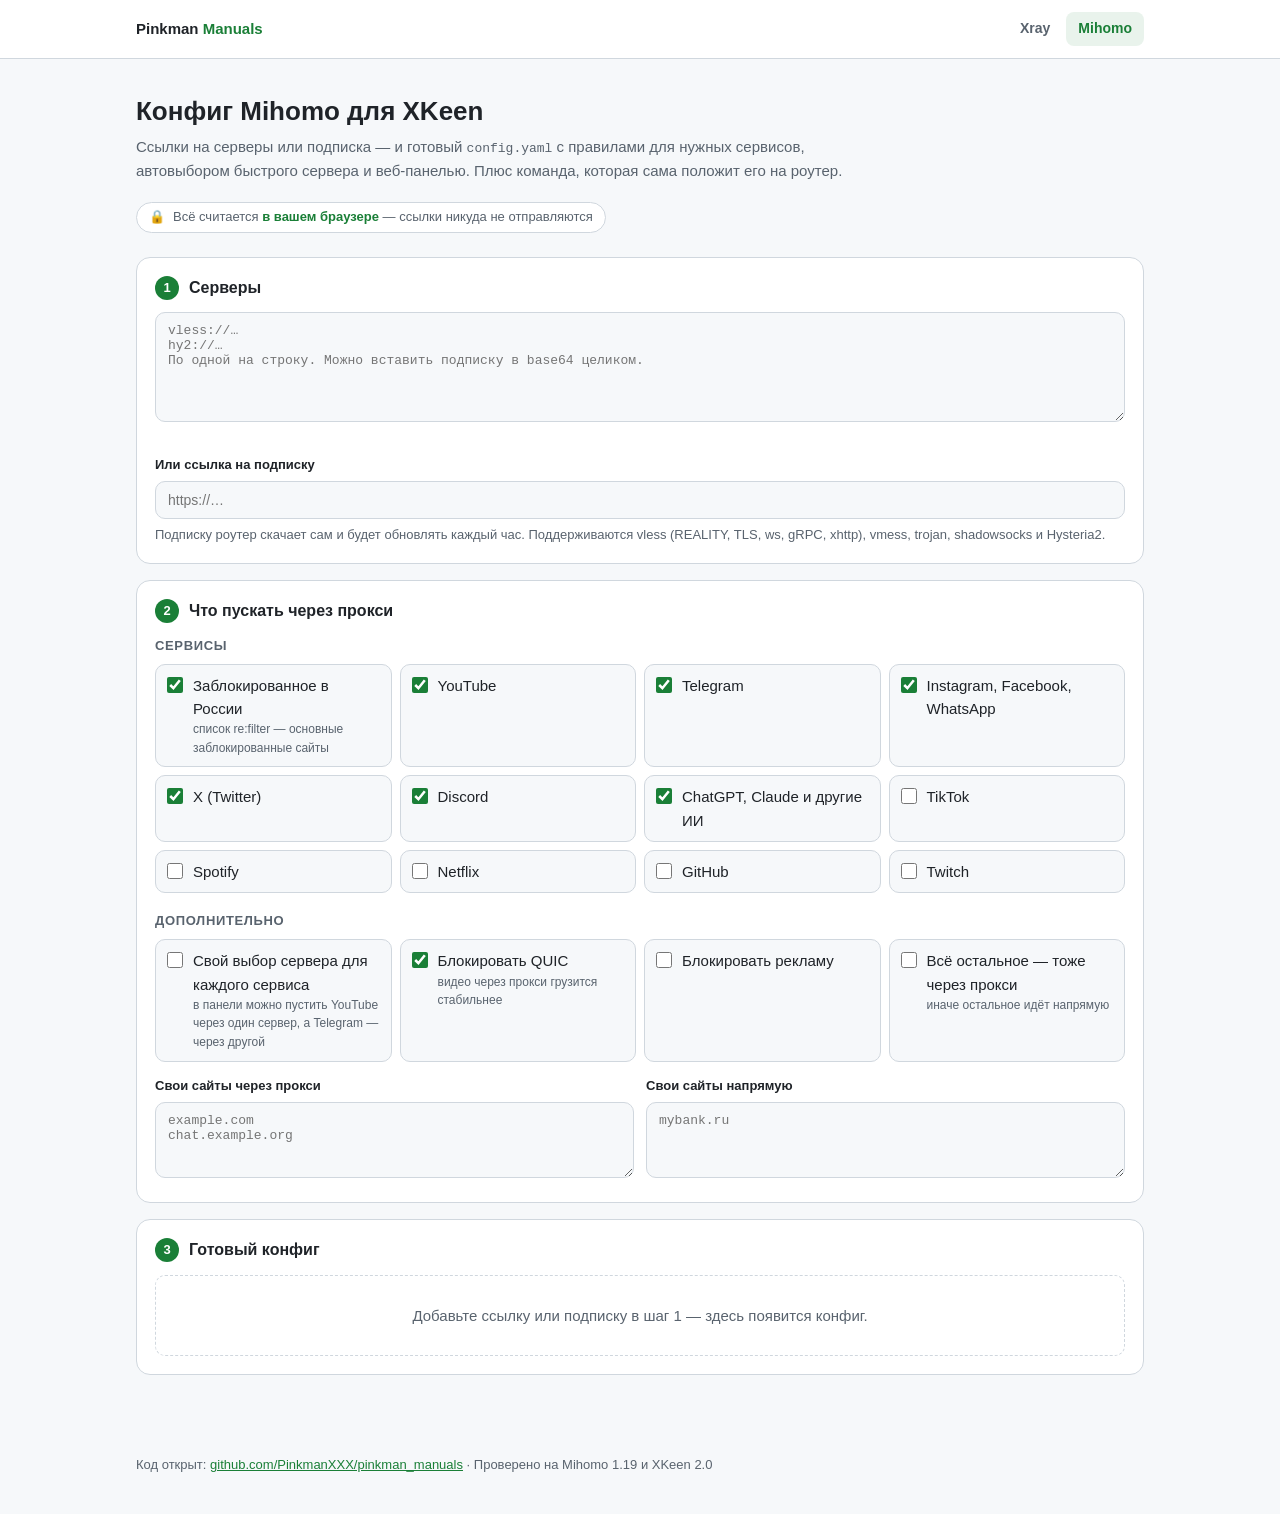
==== tools/mihomo/index.html @ aebfb157 "Генераторы конфигов Xray и Mihomo для XKeen на GitHub Pages - tools/xray: 04_outbounds.json и 05_rou" ====
<!DOCTYPE html>
<html lang="ru">
<head>
<meta charset="utf-8">
<meta name="viewport" content="width=device-width, initial-scale=1">
<title>Генератор Mihomo для XKeen</title>
<meta name="description" content="Готовый config.yaml Mihomo для XKeen из ссылок vless, hy2, trojan, ss или подписки — прямо в браузере">
<link rel="icon" href="data:image/svg+xml,<svg xmlns='http://www.w3.org/2000/svg' viewBox='0 0 100 100'><text y='.9em' font-size='90'>🕶️</text></svg>">
<link rel="stylesheet" href="../lib/ui.css">
</head>
<body>
<header><div class="bar">
  <a class="brand" href="https://github.com/PinkmanXXX/pinkman_manuals">Pinkman <span>Manuals</span></a>
  <nav><a href="../xray/">Xray</a><a class="on" href="../mihomo/">Mihomo</a></nav>
</div></header>

<main>
  <h1>Конфиг Mihomo для XKeen</h1>
  <p class="lead">Ссылки на серверы или подписка — и готовый <code>config.yaml</code> с правилами для нужных сервисов,
    автовыбором быстрого сервера и веб-панелью. Плюс команда, которая сама положит его на роутер.</p>
  <div class="privacy">🔒 <span>Всё считается <b>в вашем браузере</b> — ссылки никуда не отправляются</span></div>

  <section class="step">
    <h2><span class="num">1</span>Серверы</h2>
    <textarea id="links" class="mono" spellcheck="false" placeholder="vless://…&#10;hy2://…&#10;По одной на строку. Можно вставить подписку в base64 целиком."></textarea>
    <div class="parsed" id="parsed"></div>
    <label class="field" for="sub">Или ссылка на подписку</label>
    <input type="url" id="sub" class="mono" spellcheck="false" placeholder="https://…">
    <p class="hint">Подписку роутер скачает сам и будет обновлять каждый час. Поддерживаются vless (REALITY, TLS, ws, gRPC, xhttp),
      vmess, trojan, shadowsocks и Hysteria2.</p>
  </section>

  <section class="step">
    <h2><span class="num">2</span>Что пускать через прокси</h2>
    <div class="sub">Сервисы</div>
    <div class="grid" id="services"></div>
    <div class="sub">Дополнительно</div>
    <div class="grid">
      <label class="opt"><input type="checkbox" id="perService"><span>Свой выбор сервера для каждого сервиса<small>в панели можно пустить YouTube через один сервер, а Telegram — через другой</small></span></label>
      <label class="opt"><input type="checkbox" id="blockQuic" checked><span>Блокировать QUIC<small>видео через прокси грузится стабильнее</small></span></label>
      <label class="opt"><input type="checkbox" id="blockAds"><span>Блокировать рекламу</span></label>
      <label class="opt"><input type="checkbox" id="finalProxy"><span>Всё остальное — тоже через прокси<small>иначе остальное идёт напрямую</small></span></label>
    </div>
    <div class="two">
      <div><label class="field" for="proxyDomains">Свои сайты через прокси</label>
        <textarea id="proxyDomains" class="mono" rows="3" style="min-height:76px" placeholder="example.com&#10;chat.example.org"></textarea></div>
      <div><label class="field" for="directDomains">Свои сайты напрямую</label>
        <textarea id="directDomains" class="mono" rows="3" style="min-height:76px" placeholder="mybank.ru"></textarea></div>
    </div>
  </section>

  <section class="step">
    <h2><span class="num">3</span>Готовый конфиг</h2>
    <div id="result"><div class="empty">Добавьте ссылку или подписку в шаг 1 — здесь появится конфиг.</div></div>
  </section>
</main>
<footer>Код открыт: <a href="https://github.com/PinkmanXXX/pinkman_manuals/tree/main/tools">github.com/PinkmanXXX/pinkman_manuals</a> · Проверено на Mihomo 1.19 и XKeen 2.0</footer>

<script src="../lib/links.js"></script>
<script src="../lib/mihomo.js"></script>
<script src="../lib/ui.js"></script>
<script>
(function () {
  const { $, esc, store } = UI;
  const S = PM.MIHOMO_SERVICES;
  const saved = JSON.parse(store.get('mihomo') || '{}');
  // Секрет панели создаётся один раз на странице, чтобы не менялся при каждой правке.
  const secret = Array.from(crypto.getRandomValues(new Uint8Array(12)), (b) => b.toString(16).padStart(2, '0')).join('');
  let tab = 'cmd', yaml = '';

  $('#services').innerHTML = S.map((s) =>
    '<label class="opt"><input type="checkbox" name="svc" value="' + s.id + '"' +
    ((saved.services ? saved.services.includes(s.id) : s.on) ? ' checked' : '') + '>' +
    '<span>' + esc(s.label) + (s.hint ? '<small>' + esc(s.hint) + '</small>' : '') + '</span></label>').join('');
  ['perService', 'blockQuic', 'blockAds', 'finalProxy'].forEach((k) => { if (k in saved) $('#' + k).checked = saved[k]; });

  function opts() {
    return {
      services: Array.from(document.querySelectorAll('input[name=svc]:checked')).map((i) => i.value),
      subscription: /^https?:\/\/\S+$/.test($('#sub').value.trim()) ? $('#sub').value.trim() : '',
      perService: $('#perService').checked, blockQuic: $('#blockQuic').checked, blockAds: $('#blockAds').checked,
      finalProxy: $('#finalProxy').checked, proxyDomains: $('#proxyDomains').value, directDomains: $('#directDomains').value,
      secret,
    };
  }

  function show() {
    $('#out').textContent = tab === 'cmd' ? UI.routerCommand({ 'config.yaml': yaml }, '/opt/etc/mihomo', 'xkeen -mihomo') : yaml;
    $('#dl').style.display = tab === 'cmd' ? 'none' : '';
  }

  function render() {
    const o = opts();
    store.set('mihomo', JSON.stringify({ services: o.services, perService: o.perService, blockQuic: o.blockQuic, blockAds: o.blockAds, finalProxy: o.finalProxy }));
    const parsed = PM.parseText($('#links').value);
    UI.renderParsed($('#parsed'), parsed, []);
    let r = null, err = '';
    if (parsed.proxies.length || o.subscription) {
      try { r = PM.buildMihomo(parsed.proxies, o); } catch (e) { err = e.message; }
    }
    if ($('#sub').value.trim() && !o.subscription) err = 'Подписка должна начинаться с http:// или https://';
    if (!r) {
      yaml = '';
      $('#result').innerHTML = err ? '<div class="msg err">' + esc(err) + '</div>' : '<div class="empty">Добавьте ссылку или подписку в шаг 1 — здесь появится конфиг.</div>';
      return;
    }
    yaml = r.yaml;
    if (!$('#out')) {
      $('#result').innerHTML =
        '<div class="tabs" id="tabs"><button data-tab="cmd" class="on">Команда для роутера</button><button data-tab="yaml">config.yaml</button></div>' +
        '<div class="out"><pre class="code" id="out"></pre></div>' +
        '<div class="actions"><button class="btn" id="cp">Скопировать</button><button class="btn ghost" id="dl">Скачать config.yaml</button></div>' +
        '<ol class="how"><li>Подключитесь к роутеру: <code>ssh root@192.168.1.1 -p 222</code></li>' +
        '<li>Если XKeen сейчас работает на Xray, сначала выполните <code>xkeen -mihomo</code></li>' +
        '<li>Вставьте команду целиком и нажмите Enter — конфиг запишется, XKeen перезапустится.</li>' +
        '<li>Панель управления: <code>http://192.168.1.1:9090/ui</code>, секрет: <code id="sec"></code></li></ol>';
      UI.tabs($('#tabs'), (t) => { tab = t; show(); });
      $('#cp').onclick = (e) => UI.copy($('#out').textContent, e.target);
      $('#dl').onclick = () => UI.download('config.yaml', yaml);
    }
    $('#sec').textContent = secret;
    show();
  }

  document.addEventListener('input', render);
  document.addEventListener('change', render);
  render();
})();
</script>
</body>
</html>
---- tools/lib/ui.css ----
:root {
  --bg: #0d1117; --panel: #161b22; --panel2: #1c2330; --line: #30363d; --text: #e6edf3; --muted: #8b949e;
  --acc: #3fb950; --acc-bg: #3fb95022; --acc-ink: #0d1117; --warn: #d29922; --err: #f85149; --code: #7ee787;
  color-scheme: dark;
}
@media (prefers-color-scheme: light) {
  :root:not([data-theme="dark"]) {
    --bg: #f6f8fa; --panel: #ffffff; --panel2: #f0f3f6; --line: #d0d7de; --text: #1f2328; --muted: #59636e;
    --acc: #1a7f37; --acc-bg: #1a7f3718; --acc-ink: #ffffff; --warn: #9a6700; --err: #cf222e; --code: #116329;
    color-scheme: light;
  }
}
* { box-sizing: border-box; }
body { margin: 0; background: var(--bg); color: var(--text); font: 15px/1.55 Inter, -apple-system, "Segoe UI", Roboto, sans-serif; }
a { color: var(--acc); }
code, pre, textarea.mono { font-family: "JetBrains Mono", ui-monospace, SFMono-Regular, Menlo, Consolas, monospace; font-size: 13px; }

header { border-bottom: 1px solid var(--line); background: var(--panel); }
.bar { max-width: 1040px; margin: 0 auto; padding: 12px 16px; display: flex; gap: 16px; align-items: center; flex-wrap: wrap; }
.brand { font-weight: 800; color: var(--text); text-decoration: none; }
.brand span { color: var(--acc); }
nav { display: flex; gap: 4px; margin-left: auto; }
nav a { padding: 6px 12px; border-radius: 8px; color: var(--muted); text-decoration: none; font-weight: 600; font-size: 14px; }
nav a.on { background: var(--acc-bg); color: var(--acc); }

main { max-width: 1040px; margin: 0 auto; padding: 24px 16px 64px; }
h1 { font-size: 26px; margin: 8px 0 4px; }
.lead { color: var(--muted); margin: 0 0 20px; max-width: 720px; }
.privacy { display: inline-flex; gap: 8px; align-items: center; font-size: 13px; color: var(--muted); background: var(--panel); border: 1px solid var(--line); border-radius: 999px; padding: 4px 12px; margin-bottom: 24px; }
.privacy b { color: var(--acc); }

section.step { background: var(--panel); border: 1px solid var(--line); border-radius: 14px; padding: 18px; margin-bottom: 16px; }
.step h2 { font-size: 16px; margin: 0 0 12px; display: flex; gap: 10px; align-items: center; }
.num { width: 24px; height: 24px; border-radius: 50%; background: var(--acc); color: var(--acc-ink); display: inline-grid; place-items: center; font-size: 13px; font-weight: 800; flex: none; }
.hint { color: var(--muted); font-size: 13px; margin: 6px 0 0; }

textarea, input[type=text], input[type=url] {
  width: 100%; background: var(--bg); color: var(--text); border: 1px solid var(--line); border-radius: 10px; padding: 10px 12px; font-size: 14px;
}
textarea { resize: vertical; min-height: 110px; }
textarea:focus, input:focus { outline: 2px solid var(--acc); outline-offset: -1px; border-color: transparent; }
label.field { display: block; font-size: 13px; font-weight: 600; margin: 14px 0 6px; }

.parsed { display: flex; flex-wrap: wrap; gap: 8px; margin-top: 12px; }
.chip { display: inline-flex; gap: 8px; align-items: center; background: var(--panel2); border: 1px solid var(--line); border-radius: 8px; padding: 5px 10px; font-size: 13px; max-width: 100%; }
.chip .p { font-weight: 700; color: var(--acc); text-transform: uppercase; font-size: 11px; letter-spacing: .04em; }
.chip .s { color: var(--muted); overflow: hidden; text-overflow: ellipsis; white-space: nowrap; }
.chip.bad { border-color: var(--err); }
.chip.bad .p { color: var(--err); }
.chip.skip { border-color: var(--warn); }
.chip.skip .p { color: var(--warn); }

.grid { display: grid; grid-template-columns: repeat(auto-fill, minmax(230px, 1fr)); gap: 8px; }
.opt { display: flex; gap: 10px; align-items: flex-start; padding: 9px 11px; border: 1px solid var(--line); border-radius: 10px; cursor: pointer; background: var(--bg); }
.opt:hover { border-color: var(--muted); }
.opt input { margin: 3px 0 0; accent-color: var(--acc); width: 16px; height: 16px; flex: none; }
.opt small { display: block; color: var(--muted); font-size: 12px; }
.opt.off { opacity: .5; cursor: not-allowed; }
.sub { font-size: 13px; font-weight: 700; color: var(--muted); text-transform: uppercase; letter-spacing: .05em; margin: 18px 0 8px; }
.sub:first-of-type { margin-top: 0; }
.two { display: grid; grid-template-columns: 1fr 1fr; gap: 12px; }
@media (max-width: 640px) { .two { grid-template-columns: 1fr; } }

.tabs { display: flex; gap: 4px; flex-wrap: wrap; border-bottom: 1px solid var(--line); margin-bottom: 12px; }
.tabs button { background: none; border: 0; color: var(--muted); padding: 8px 12px; font: inherit; font-weight: 600; font-size: 14px; cursor: pointer; border-bottom: 2px solid transparent; margin-bottom: -1px; }
.tabs button.on { color: var(--text); border-bottom-color: var(--acc); }
.out { position: relative; }
pre.code { margin: 0; background: var(--bg); border: 1px solid var(--line); border-radius: 10px; padding: 14px; overflow: auto; max-height: 460px; color: var(--code); white-space: pre; }
.actions { display: flex; gap: 8px; flex-wrap: wrap; margin-top: 10px; }
button.btn { background: var(--acc); color: var(--acc-ink); border: 0; border-radius: 9px; padding: 9px 16px; font: inherit; font-weight: 700; font-size: 14px; cursor: pointer; }
button.btn.ghost { background: var(--panel2); color: var(--text); border: 1px solid var(--line); }
button.btn:disabled { opacity: .45; cursor: not-allowed; }
.msg { font-size: 13px; margin-top: 10px; }
.msg.err { color: var(--err); }
.msg.warn { color: var(--warn); }
.empty { color: var(--muted); padding: 28px; text-align: center; border: 1px dashed var(--line); border-radius: 10px; }
ol.how { margin: 12px 0 0; padding-left: 20px; color: var(--muted); font-size: 14px; }
ol.how li { margin: 4px 0; }
ol.how code { color: var(--text); background: var(--panel2); padding: 1px 5px; border-radius: 5px; }
footer { max-width: 1040px; margin: 0 auto; padding: 0 16px 40px; color: var(--muted); font-size: 13px; }
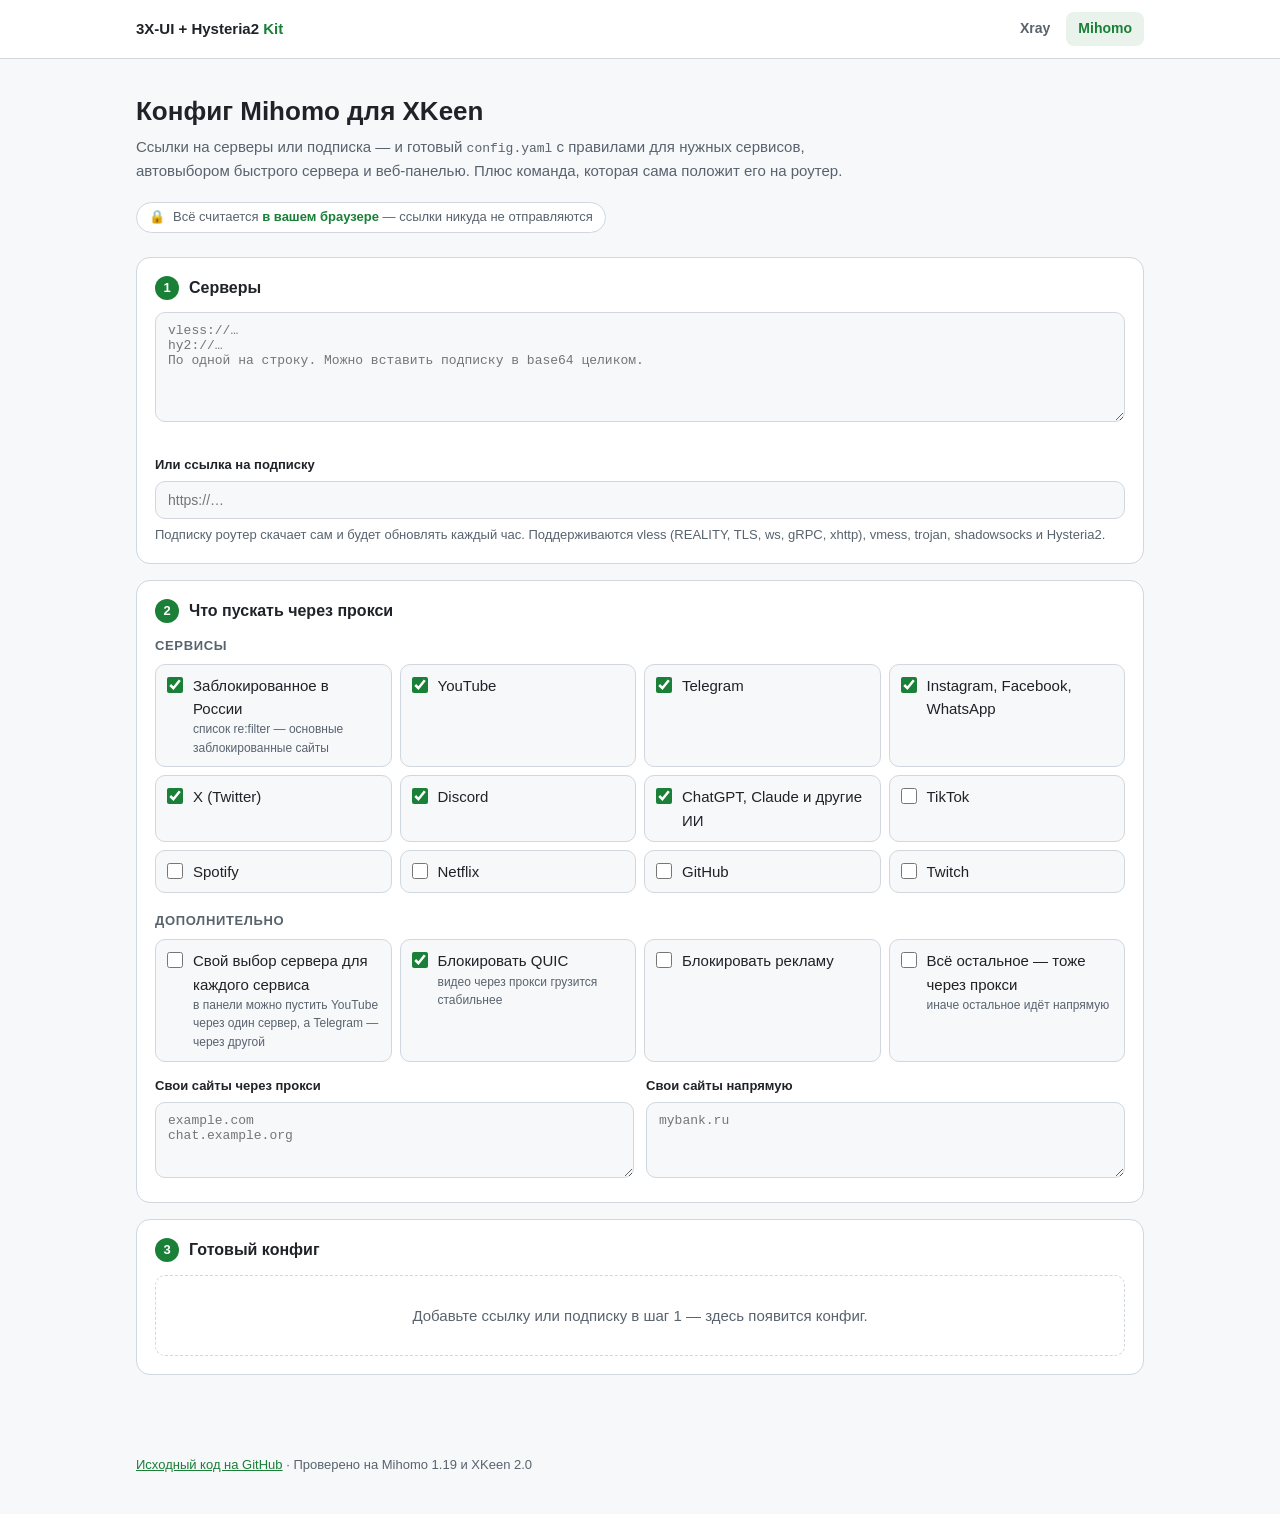
==== commit 2b938baa: "Новое название: 3X-UI + Hysteria2 Kit, ссылки на itsnotkubrick/Reality_Hysteria2 - Баннер, заголовки" ====
--- a/tools/mihomo/index.html
+++ b/tools/mihomo/index.html
@@ -10,7 +10,7 @@
 </head>
 <body>
 <header><div class="bar">
-  <a class="brand" href="https://github.com/PinkmanXXX/pinkman_manuals">Pinkman <span>Manuals</span></a>
+  <a class="brand" href="https://github.com/itsnotkubrick/Reality_Hysteria2">3X-UI + Hysteria2 <span>Kit</span></a>
   <nav><a href="../xray/">Xray</a><a class="on" href="../mihomo/">Mihomo</a></nav>
 </div></header>
 
@@ -54,7 +54,7 @@
     <div id="result"><div class="empty">Добавьте ссылку или подписку в шаг 1 — здесь появится конфиг.</div></div>
   </section>
 </main>
-<footer>Код открыт: <a href="https://github.com/PinkmanXXX/pinkman_manuals/tree/main/tools">github.com/PinkmanXXX/pinkman_manuals</a> · Проверено на Mihomo 1.19 и XKeen 2.0</footer>
+<footer><a href="https://github.com/itsnotkubrick/Reality_Hysteria2/tree/main/tools">Исходный код на GitHub</a> · Проверено на Mihomo 1.19 и XKeen 2.0</footer>
 
 <script src="../lib/links.js"></script>
 <script src="../lib/mihomo.js"></script>
